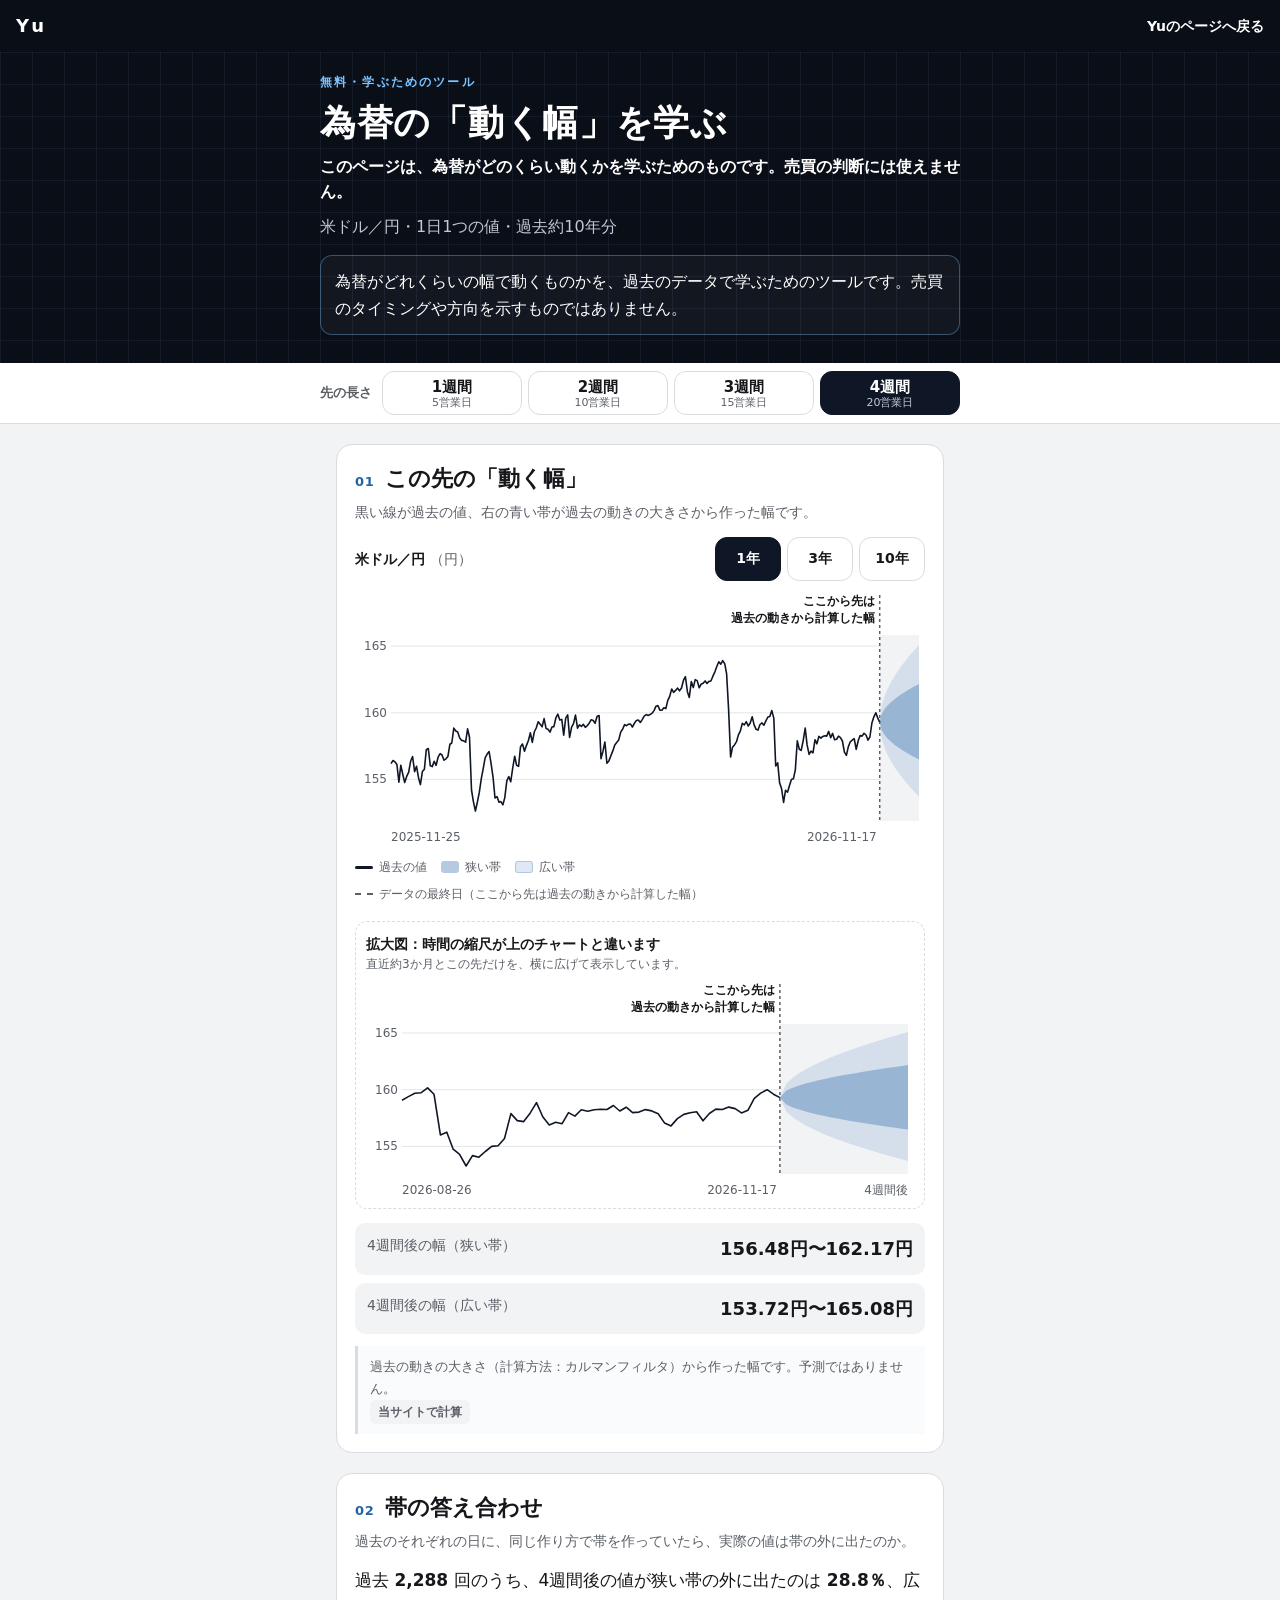
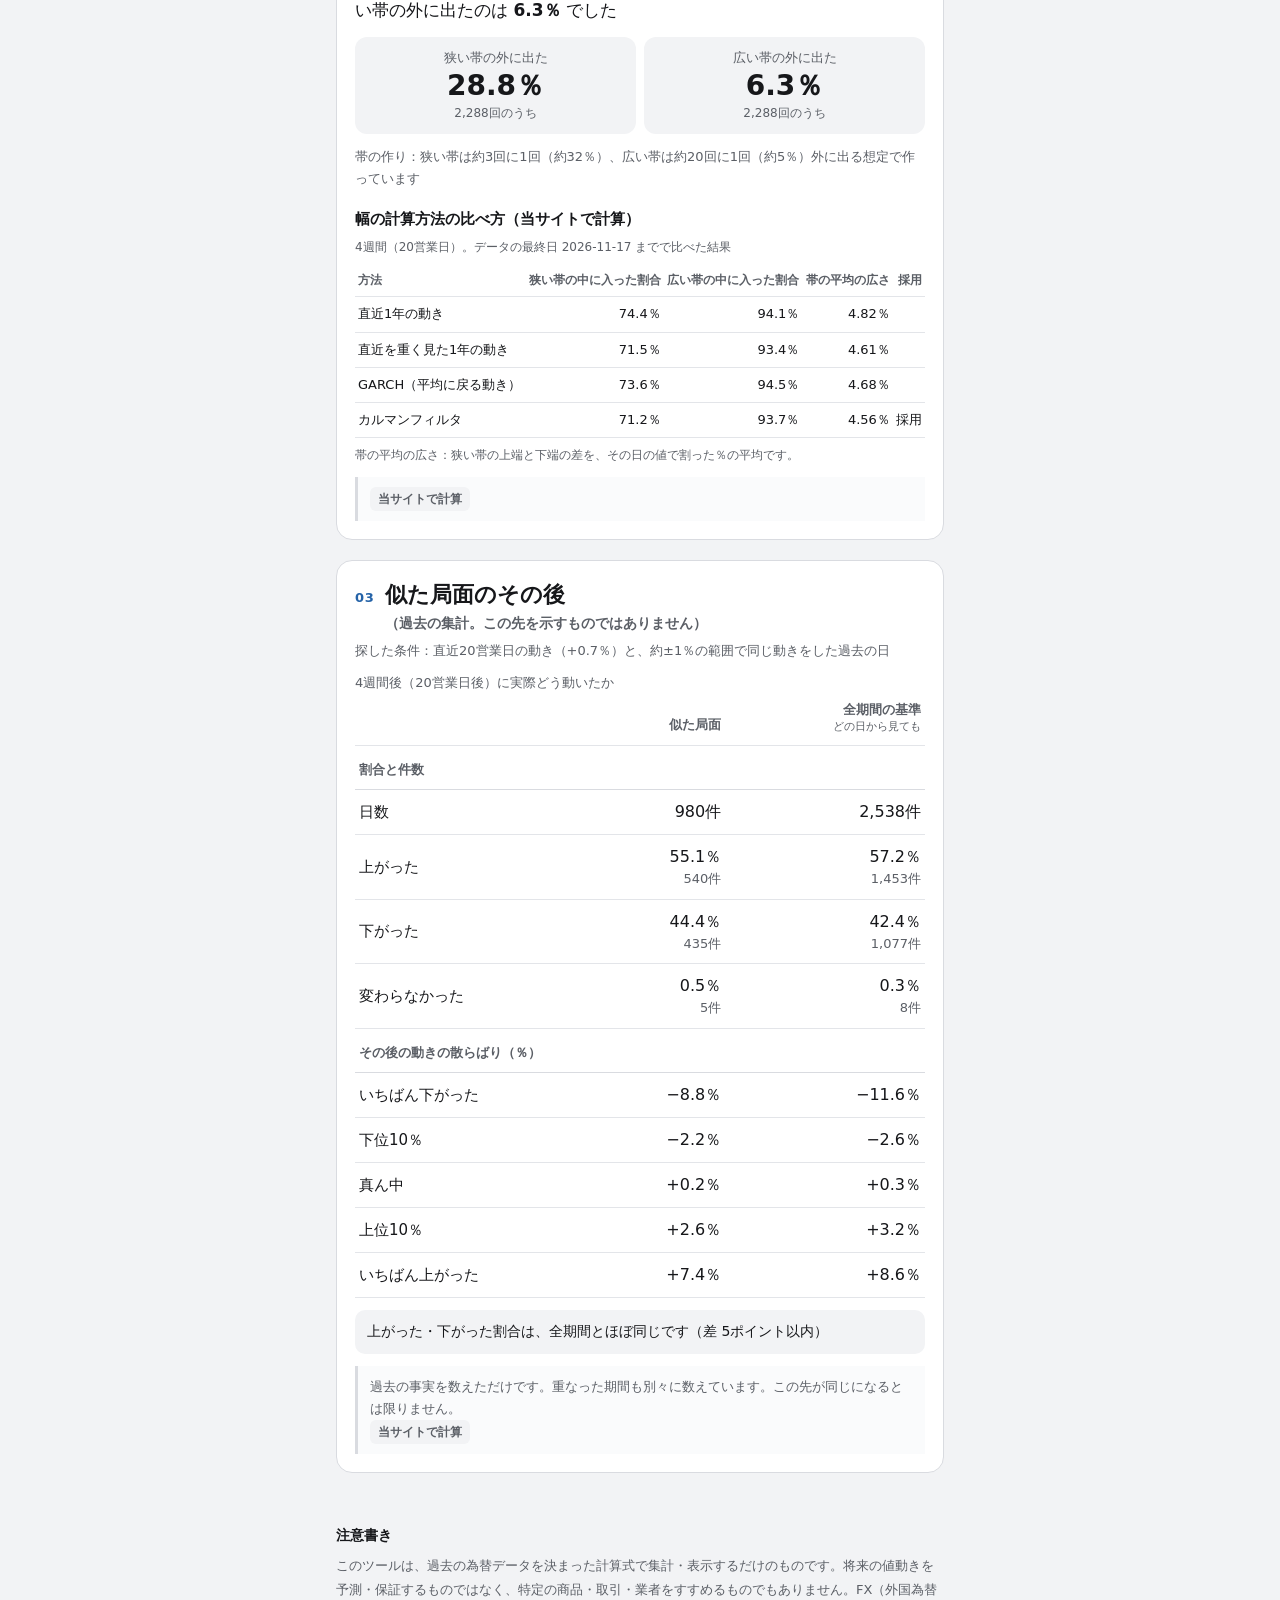
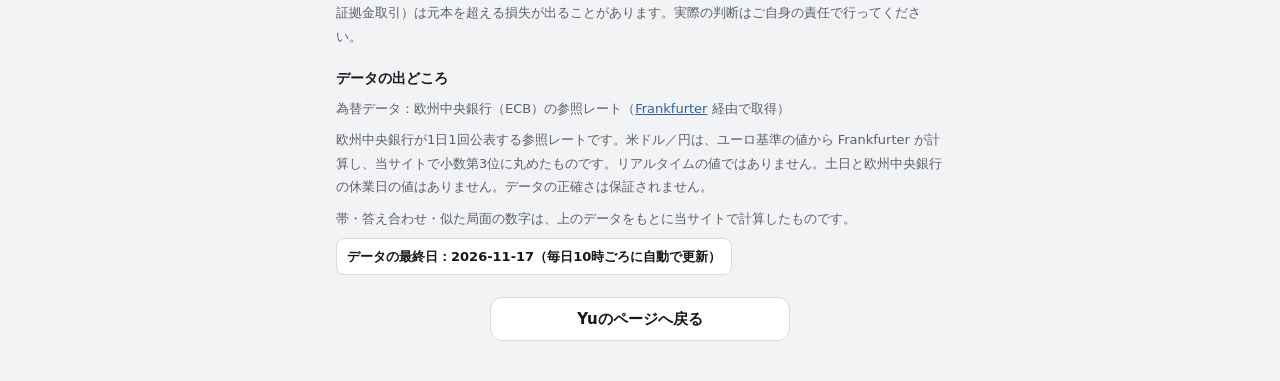
==== index.html @ e6c83ce3 "fx-simulator: 為替の動く幅（学習用）の最初の版 - ECB 参照レート10年分のチャートと、1〜4週間の帯（方法④カルマン） - 帯の答え合わせ・似た局面・毎日の自動取得 - テスト・機" ====
<!doctype html>
<html lang="ja">
<head>
<meta charset="utf-8">
<meta name="viewport" content="width=device-width, initial-scale=1">
<!--
  index.html：為替の「動く幅」を学ぶシミュレーター（fx-simulator）の画面の骨組み
  ・チャート・選択ボタン・帯の数字・答え合わせ・似た局面の表・注意書きの場所と、ファイルの読み込みだけを書く
  ・動き（計算・表示）は js/ の各ファイル。入口は js/main.js
  ・外部のフォント・ライブラリ・画像は読み込まない。インターネットにつながっていなくても、このファイルを直接開けば動く
-->
<title>為替の「動く幅」を学ぶ（米ドル／円）｜Yu</title>
<meta name="description" content="米ドル／円の過去のデータから、為替がどれくらいの幅で動くものかを学ぶ無料ツール。売買のタイミングや方向を示すものではありません。">
<link rel="stylesheet" href="css/style.css">
</head>
<body>

<nav class="bar" aria-label="サイトのメニュー">
  <a class="bar-logo" href="https://yu-ceo.github.io/">Yu</a>
  <a class="bar-link" href="https://yu-ceo.github.io/">Yuのページへ戻る</a>
</nav>

<header class="hero">
  <div class="hero-in">
    <p class="eyebrow">無料・学ぶためのツール</p>
    <h1>為替の「動く幅」を学ぶ</h1>
    <p class="notice">このページは、為替がどのくらい動くかを学ぶためのものです。売買の判断には使えません。</p>
    <p class="sub">米ドル／円・1日1つの値・過去約10年分</p>
    <!-- 仕様 2-5 ページ上部の注意書き（文言は変えない） -->
    <p class="lead">為替がどれくらいの幅で動くものかを、過去のデータで学ぶためのツールです。売買のタイミングや方向を示すものではありません。</p>
  </div>
</header>

<!-- 先の長さ：下の 01〜03 すべてに効くので、画面の上に貼りつける -->
<div class="horizon" id="horizon">
  <div class="horizon-in">
    <span class="horizon-label" id="h-label">先の長さ</span>
    <div class="seg" role="group" aria-labelledby="h-label">
      <button type="button" data-h="5" aria-pressed="false">1週間<small>5営業日</small></button>
      <button type="button" data-h="10" aria-pressed="false">2週間<small>10営業日</small></button>
      <button type="button" data-h="15" aria-pressed="false">3週間<small>15営業日</small></button>
      <button type="button" data-h="20" aria-pressed="true">4週間<small>20営業日</small></button>
    </div>
  </div>
</div>

<main id="main">
  <!-- 全体の読み込みに失敗したときだけ出す -->
  <section class="card" id="fatal" hidden>
    <div class="msg" role="alert">
      データを読み込めませんでした。<br>時間をおいて、ページを開き直してください。<br>
      <button type="button" class="btn-retry" data-act="reload">開き直す</button>
    </div>
  </section>

  <!-- 01 動く幅（帯） -->
  <section class="card" id="sec-band" aria-labelledby="h2-band">
    <div class="card-head"><span class="step">01</span><h2 id="h2-band">この先の「動く幅」</h2></div>
    <p class="what">黒い線が過去の値、右の青い帯が過去の動きの大きさから作った幅です。</p>
    <div class="chart-top">
      <span class="chart-title">米ドル／円 <span class="unit">（円）</span></span>
      <div class="seg period" role="group" aria-label="チャートの期間">
        <button type="button" data-p="250" aria-pressed="true">1年</button>
        <button type="button" data-p="750" aria-pressed="false">3年</button>
        <button type="button" data-p="2500" aria-pressed="false">10年</button>
      </div>
    </div>
    <div class="chart" id="chart"></div>
    <ul class="legend" aria-label="チャートの見方">
      <li><span class="sw line"></span>過去の値</li>
      <li><span class="sw narrow"></span>狭い帯</li>
      <li><span class="sw wide"></span>広い帯</li>
      <li><span class="sw dash"></span>データの最終日（ここから先は過去の動きから計算した幅）</li>
    </ul>
    <!-- この先の幅の拡大図（本体のチャートと縮尺が違うことを見出しで伝える） -->
    <div class="zoom" id="zoom-box">
      <p class="zoom-title">拡大図：時間の縮尺が上のチャートと違います</p>
      <p class="zoom-sub">直近約3か月とこの先だけを、横に広げて表示しています。</p>
      <div class="chart zoom-chart" id="chart-zoom"></div>
    </div>
    <div id="band-out"></div>
    <!-- 仕様 2-2 帯のそばに常に出す文（文言は変えない。○○ は js/band_config.js の採用した方法の短い名前） -->
    <p class="always">過去の動きの大きさ（計算方法：<span id="method-name">カルマンフィルタ</span>）から作った幅です。予測ではありません。<br><span class="tag">当サイトで計算</span></p>
  </section>

  <!-- 02 帯の答え合わせ -->
  <section class="card" id="sec-bt" aria-labelledby="h2-bt">
    <div class="card-head"><span class="step">02</span><h2 id="h2-bt">帯の答え合わせ</h2></div>
    <p class="what">過去のそれぞれの日に、同じ作り方で帯を作っていたら、実際の値は帯の外に出たのか。</p>
    <div id="bt-out"><div class="msg" role="status">読み込み中…</div></div>
    <div id="cmp-out"></div>
    <p class="always"><span class="tag">当サイトで計算</span></p>
  </section>

  <!-- 03 似た局面のその後（安全策：見出しに「過去の集計。この先を示すものではありません」） -->
  <section class="card" id="sec-sim" aria-labelledby="h2-sim">
    <div class="card-head"><span class="step">03</span>
      <h2 id="h2-sim">似た局面のその後<span class="h2-sub">（過去の集計。この先を示すものではありません）</span></h2>
    </div>
    <div id="sim-out"><div class="msg" role="status">読み込み中…</div></div>
    <!-- 仕様 2-4 表の下に常に出す文（文言は変えない） -->
    <p class="always">過去の事実を数えただけです。重なった期間も別々に数えています。この先が同じになるとは限りません。<br><span class="tag">当サイトで計算</span></p>
  </section>
</main>

<footer>
  <!-- 仕様 2-5 ページ下部の注意書き（文言は変えない） -->
  <h2>注意書き</h2>
  <p>このツールは、過去の為替データを決まった計算式で集計・表示するだけのものです。将来の値動きを予測・保証するものではなく、特定の商品・取引・業者をすすめるものでもありません。FX（外国為替証拠金取引）は元本を超える損失が出ることがあります。実際の判断はご自身の責任で行ってください。</p>
  <h2>データの出どころ</h2>
  <p>為替データ：欧州中央銀行（ECB）の参照レート（<a href="https://frankfurter.dev/" target="_blank" rel="noopener noreferrer">Frankfurter</a> 経由で取得）</p>
  <p>欧州中央銀行が1日1回公表する参照レートです。米ドル／円は、ユーロ基準の値から Frankfurter が計算し、当サイトで小数第3位に丸めたものです。リアルタイムの値ではありません。土日と欧州中央銀行の休業日の値はありません。データの正確さは保証されません。</p>
  <p>帯・答え合わせ・似た局面の数字は、上のデータをもとに当サイトで計算したものです。</p>
  <p><span class="last-date num" id="last-date">データの最終日：—</span></p>
  <a class="back" href="https://yu-ceo.github.io/">Yuのページへ戻る</a>
</footer>

<!-- 最初に読むのはここまでの分（データは最近の分だけ）。採用した方法・過去の分などは js/data_loader.js が後から読む -->
<script src="data/usdjpy_recent.js"></script>
<script src="js/format.js"></script>
<script src="js/band_config.js"></script>
<script src="js/band_calc.js"></script>
<script src="js/data_loader.js"></script>
<script src="js/band_view.js"></script>
<script src="js/main.js"></script>
</body>
</html>
---- css/style.css ----
/*
 * style.css：fx-simulator の見た目（色・文字・余白・チャート・表）
 * 見た目の正解は design/fx-simulator/prototype.html・design_notes.md（デザイナー作成）。
 * 外部フォントは使わない（端末の文字だけ）。緑・赤など良し悪しに見える色は使わない。
 */
:root{
  /* ===== 色 ===== */
  --bg:#f2f3f5;                 /* ページの背景（portal の薄いグレー） */
  --card:#ffffff;               /* カードの背景 */
  --line:#d9dbe0;               /* カードの枠・区切り線 */
  --text:#16171a;               /* 本文の文字（白の上で約17:1） */
  --text-sub:#5b5f66;           /* 説明・注意書き（白の上で約6.4:1） */
  --night:#0a0e17;              /* 上の帯（portal のヒーローと同じ夜の紺） */
  --night-2:#0f1626;            /* 選んでいるボタン・チャートの線（Yuの色と同じ紺） */
  --night-text:#ffffff;
  --night-text-sub:#c3c8d2;     /* 紺の上の説明文 */
  --night-accent:#7cc4ff;       /* 紺の上だけで使う差し色 */
  --night-grid:rgba(150,185,255,.08);
  --accent:#2563a8;             /* 明るい面の差し色（節の番号・リンク）。白で約6:1 */
  --chart-line:#0f1626;         /* 過去の値の線 */
  --band-narrow:rgba(37,99,168,.34);  /* 狭い帯（青を濃く）。上下で同じ色 */
  --band-wide:rgba(37,99,168,.14);    /* 広い帯（青を薄く）。上下で同じ色 */
  --future-bg:#f2f3f5;          /* チャートの「この先」の部分の下地 */
  --grid:#e3e5e9;               /* チャートの目盛り線 */
  --divider:#5b5f66;            /* データの最終日の縦の点線 */
  --loading-bg:#eceef2;         /* 読み込み中の下地 */
  --focus:#3b82f6;              /* キーボード操作の枠 */
  /* ※ 緑・赤など「良し悪し」に見える色は使わない。上がった・下がったは同じ色 */

  /* ===== 文字 ===== */
  --font:"Hiragino Sans","Hiragino Kaku Gothic ProN","Noto Sans JP","Yu Gothic UI","Yu Gothic",Meiryo,system-ui,sans-serif; /* 端末の文字だけ */
  --fs-eyebrow:12px;                    /* 上の帯の小見出し */
  --fs-h1:clamp(24px, 6.8vw, 36px);     /* ページの見出し */
  --fs-lead:clamp(14px, 3.9vw, 16px);   /* 上の注意書き */
  --fs-h2:clamp(18px, 5vw, 22px);       /* 各欄の見出し */
  --fs-body:clamp(15px, 4.1vw, 17px);   /* 本文 */
  --fs-band:clamp(16px, 4.4vw, 18px);   /* 帯の数字 */
  --fs-stat:clamp(22px, 6.2vw, 28px);   /* 答え合わせの2つの％（2つとも同じ大きさ） */
  --fs-table:16px;                      /* 似た局面の表（全部の行が同じ大きさ） */
  --fs-note:13px;                       /* 常に出す文・注意書き */
  --fs-small:12px;                      /* 札・凡例・チャートの目盛り（これより小さくしない） */
  --fs-button:15px;

  /* ===== 余白・形 ===== */
  --gutter:16px;                /* 画面の左右の余白（360px で本文の幅 328px） */
  --card-pad:18px;              /* カードの内側 */
  --card-radius:16px;
  --section-gap:20px;           /* カードとカードのあいだ */
  --content-max:640px;          /* PCでの本文の最大幅 */
  --bar-height:52px;            /* いちばん上のバー */
  --btn-height:44px;            /* 押せる物の最小の高さ（指で押せる大きさ） */
  --btn-radius:12px;
  --tag-height:24px;            /* 「当サイトで計算」の札（押せない飾り） */
  --zoom-height:220px;          /* 拡大図の高さ */
  --chart-height:256px;         /* チャートの高さ（スマホもPCも同じ。上の2行のラベルを含む） */
  /* 「この先」の部分も過去と同じ時間の縮尺で描く（横に広げない） */
}

*{box-sizing:border-box}
html{-webkit-text-size-adjust:100%}
body{margin:0;background:var(--bg);color:var(--text);font-family:var(--font);font-size:var(--fs-body);line-height:1.75;overflow-x:hidden}
a{color:var(--accent)}
button{font-family:inherit}
:focus-visible{outline:3px solid var(--focus);outline-offset:2px}
[hidden]{display:none!important}
.num{font-variant-numeric:tabular-nums;font-feature-settings:"tnum"}

/* ---------- いちばん上のバー ---------- */
.bar{height:var(--bar-height);padding:0 var(--gutter);display:flex;align-items:center;justify-content:space-between;background:var(--night);color:var(--night-text)}
.bar a{color:var(--night-text);text-decoration:none;min-height:44px;display:flex;align-items:center}
.bar-logo{font-weight:600;font-size:18px;letter-spacing:.2em}
.bar-link{font-size:14px;font-weight:600}

/* ---------- 上の帯（何のページか＋上の注意書き） ---------- */
.hero{background:var(--night);color:var(--night-text);padding:20px var(--gutter) 28px;
  background-image:linear-gradient(var(--night-grid) 1px,transparent 1px),linear-gradient(90deg,var(--night-grid) 1px,transparent 1px);background-size:32px 32px}
.hero-in{max-width:var(--content-max);margin:0 auto}
.eyebrow{font-size:var(--fs-eyebrow);letter-spacing:.18em;color:var(--night-accent);font-weight:700;margin:0 0 6px}
.hero h1{font-size:var(--fs-h1);line-height:1.35;margin:0 0 6px;font-weight:700;letter-spacing:.02em}
.hero .notice{margin:0 0 8px;font-size:var(--fs-lead);font-weight:700;line-height:1.6;color:var(--night-text)}
.hero .sub{margin:0 0 14px;color:var(--night-text-sub);font-size:var(--fs-lead)}
.hero .lead{margin:0;padding:12px 14px;border:1px solid rgba(124,196,255,.35);border-radius:12px;background:rgba(255,255,255,.04);font-size:var(--fs-lead);line-height:1.7}

/* ---------- 先の長さ（画面の上に貼りつく。下の3つの欄すべてに効く） ---------- */
.horizon{position:sticky;top:0;z-index:10;background:rgba(255,255,255,.96);border-bottom:1px solid var(--line);padding:8px var(--gutter)}
.horizon-in{max-width:var(--content-max);margin:0 auto;display:flex;align-items:center;gap:10px}
.horizon-label{font-size:13px;font-weight:700;color:var(--text-sub);white-space:nowrap;line-height:1.3}
.seg{display:flex;flex:1;gap:6px;min-width:0}
.seg button{flex:1;min-width:0;min-height:var(--btn-height);border-radius:var(--btn-radius);border:1px solid var(--line);background:var(--card);color:var(--text);
  font-size:var(--fs-button);font-weight:600;cursor:pointer;line-height:1.2;padding:4px 6px}
.seg button small{display:block;font-size:11px;font-weight:500;color:var(--text-sub)}
.seg button[aria-pressed="true"]{background:var(--night-2);border-color:var(--night-2);color:#fff}
.seg button[aria-pressed="true"] small{color:var(--night-text-sub)}
/* 先の長さは4つ並ぶので、スマホ幅（360px）でははみ出さないよう、すき間・余白・文字を少し小さくする */
@media (max-width:420px){.horizon-in{gap:6px}.horizon-label{font-size:12px}.seg:not(.period){gap:4px}.seg:not(.period) button{padding:4px 1px;font-size:14px}.seg:not(.period) button small{font-size:10px}}

/* ---------- 本文 ---------- */
main{max-width:var(--content-max);margin:0 auto;padding:var(--section-gap) var(--gutter) 8px}
.card{background:var(--card);border:1px solid var(--line);border-radius:var(--card-radius);padding:var(--card-pad);margin-bottom:var(--section-gap)}
.card-head{display:flex;align-items:baseline;gap:10px;margin-bottom:6px}
.step{font-size:13px;font-weight:700;color:var(--accent);letter-spacing:.06em;flex:none}
.card h2{font-size:var(--fs-h2);line-height:1.45;margin:0;font-weight:700}
.card h2 .h2-sub{display:block;font-size:14px;font-weight:600;color:var(--text-sub);margin-top:2px}
.what{margin:0 0 12px;color:var(--text-sub);font-size:14px;line-height:1.7}
.tag{display:inline-flex;align-items:center;height:var(--tag-height);padding:0 8px;border-radius:6px;background:var(--bg);color:var(--text-sub);font-size:var(--fs-small);font-weight:600;white-space:nowrap}
.always{margin:12px 0 0;padding:10px 12px;border-left:3px solid var(--line);background:#fafbfc;color:var(--text-sub);font-size:var(--fs-note);line-height:1.7}
.cond{font-size:var(--fs-note);color:var(--text-sub);margin:0 0 10px}

/* 期間（チャートだけに効く） */
.chart-top{display:flex;align-items:center;justify-content:space-between;gap:10px;margin:4px 0 10px;flex-wrap:wrap}
.chart-title{font-size:14px;font-weight:700}
.chart-title .unit{font-weight:500;color:var(--text-sub)}
.seg.period{flex:0 1 210px}
.seg.period button{font-size:14px}

/* チャート */
.chart{position:relative;height:var(--chart-height);width:100%}
.chart svg{display:block;width:100%;height:100%}
.chart .axis{font-size:var(--fs-small);fill:var(--text-sub);font-family:var(--font)}
.chart .zone-label{font-size:var(--fs-small);fill:var(--text);font-weight:700;font-family:var(--font)}
.zoom{margin:16px 0 0;padding:12px 10px 8px;border:1px dashed var(--line);border-radius:12px}
.zoom-title{margin:0;font-size:14px;font-weight:700;color:var(--text);line-height:1.5}
.zoom-sub{margin:0 0 6px;font-size:var(--fs-small);color:var(--text-sub);line-height:1.6}
.chart.zoom-chart{height:var(--zoom-height)}
.legend{display:flex;flex-wrap:wrap;gap:6px 14px;margin:10px 0 0;padding:0;list-style:none;font-size:var(--fs-small);color:var(--text-sub)}
.legend li{display:flex;align-items:center;gap:6px}
.sw{display:inline-block;width:18px;height:12px;border-radius:3px}
.sw.line{height:3px;background:var(--chart-line)}
.sw.narrow{background:var(--band-narrow)}
.sw.wide{background:var(--band-wide);border:1px solid rgba(37,99,168,.25)}
.sw.dash{height:0;border-top:2px dashed var(--divider);border-radius:0}

/* 帯の数字 */
.bands{margin:14px 0 0;padding:0;display:grid;gap:8px}
.bands div{display:flex;flex-wrap:wrap;justify-content:space-between;gap:2px 10px;padding:10px 12px;border-radius:10px;background:var(--bg)}
.bands dt{font-size:14px;color:var(--text-sub)}
.bands dd{margin:0;font-size:var(--fs-band);font-weight:700;white-space:nowrap}

/* 答え合わせ */
.bt-sentence{margin:0 0 12px;font-size:var(--fs-body)}
.bt-sentence b{font-weight:700}
.tiles{display:grid;grid-template-columns:1fr 1fr;gap:8px}
.tile{padding:12px;border-radius:12px;background:var(--bg);text-align:center}
.tile .t-label{font-size:13px;color:var(--text-sub);line-height:1.4}
.tile .t-val{font-size:var(--fs-stat);font-weight:700;line-height:1.3}
.tile .t-help{font-size:var(--fs-small);color:var(--text-sub);line-height:1.5}

/* 似た局面の表：すべての行を同じ文字・同じ色・同じ太さにする（1つの値を目立たせない） */
.sim-table{width:100%;border-collapse:collapse;font-size:var(--fs-table)}
.sim-table caption{text-align:left;font-size:var(--fs-note);color:var(--text-sub);padding:0 0 6px}
.sim-table th,.sim-table td{padding:10px 4px;border-bottom:1px solid var(--grid);font-weight:400;color:var(--text);line-height:1.5}
.sim-table th{text-align:left}
.sim-table td{text-align:right;white-space:nowrap}
.sim-table thead th{font-size:13px;color:var(--text-sub);font-weight:700;text-align:right;vertical-align:bottom;line-height:1.4;padding-top:0}
.sim-table thead th:first-child{width:42%}
.sim-table tbody th[scope="row"]{white-space:nowrap;font-size:15px}
.sim-table .col-sub{display:block;font-size:11px;font-weight:500}
.sim-table .rate,.sim-table .cnt{display:block}
.sim-table .cnt{font-size:13px;color:var(--text-sub)}
.vh{position:absolute;width:1px;height:1px;overflow:hidden;clip:rect(0 0 0 0)}
.near{margin:12px 0 0;padding:10px 12px;border-radius:10px;background:var(--bg);font-size:14px;color:var(--text);line-height:1.7}
.sim-table tr.group th{padding-top:14px;font-size:13px;color:var(--text-sub);border-bottom:1px solid var(--line);font-weight:700}

/* 読み込み中・失敗・足りない */
.msg{padding:18px 14px;border-radius:12px;background:var(--loading-bg);color:var(--text-sub);font-size:15px;text-align:center;line-height:1.7}
.msg.chart-msg{height:var(--chart-height);display:flex;flex-direction:column;align-items:center;justify-content:center}
.loading-dot{display:inline-block;width:8px;height:8px;border-radius:50%;background:var(--text-sub);margin-right:8px;animation:blink 1.2s infinite}
@keyframes blink{50%{opacity:.25}}
@media (prefers-reduced-motion:reduce){.loading-dot{animation:none}}
.btn-retry{margin-top:10px;min-height:var(--btn-height);padding:0 18px;border-radius:var(--btn-radius);border:1px solid var(--text);background:var(--card);color:var(--text);font-size:var(--fs-button);font-weight:600;cursor:pointer}

/* ---------- ページ下部（注意書き・データの出どころ） ---------- */
footer{max-width:var(--content-max);margin:0 auto;padding:4px var(--gutter) 40px;color:var(--text-sub);font-size:var(--fs-note);line-height:1.8}
footer h2{font-size:14px;color:var(--text);margin:18px 0 6px}
footer p{margin:0 0 8px}
.last-date{display:inline-block;padding:6px 10px;border-radius:8px;background:var(--card);border:1px solid var(--line);color:var(--text);font-weight:600}
.back{display:flex;align-items:center;justify-content:center;min-height:var(--btn-height);margin:22px auto 0;max-width:300px;border-radius:var(--btn-radius);
  border:1px solid var(--line);background:var(--card);color:var(--text);text-decoration:none;font-size:var(--fs-button);font-weight:600}

/* ---------- 本番で足したもの（プロトタイプにない部分） ---------- */
.msg-sub{display:block;font-size:13px}
.msg-gap{margin-top:14px}
.bt-design{margin:12px 0 0;font-size:var(--fs-note);color:var(--text-sub);line-height:1.7}
/* 表が狭い画面で横にはみ出さないように、表の外枠の中だけで横に動かせるようにする（保険） */
.table-wrap{width:100%;overflow-x:auto}
.cmp-title{font-size:15px;margin:18px 0 6px;line-height:1.5}
.cmp-table{width:100%;border-collapse:collapse;font-size:13px}
.cmp-table caption{text-align:left;font-size:var(--fs-small);color:var(--text-sub);padding:0 0 6px}
.cmp-table th,.cmp-table td{padding:8px 3px;border-bottom:1px solid var(--grid);font-weight:400;color:var(--text);line-height:1.4;vertical-align:top}
.cmp-table thead th{font-size:var(--fs-small);color:var(--text-sub);font-weight:700;text-align:right}
.cmp-table thead th:first-child,.cmp-table tbody th{text-align:left}
.cmp-table td{text-align:right}
.cmp-note{margin:8px 0 0;font-size:var(--fs-small);color:var(--text-sub);line-height:1.6}
.cmp-table td:last-child,.cmp-table thead th:last-child{white-space:nowrap}
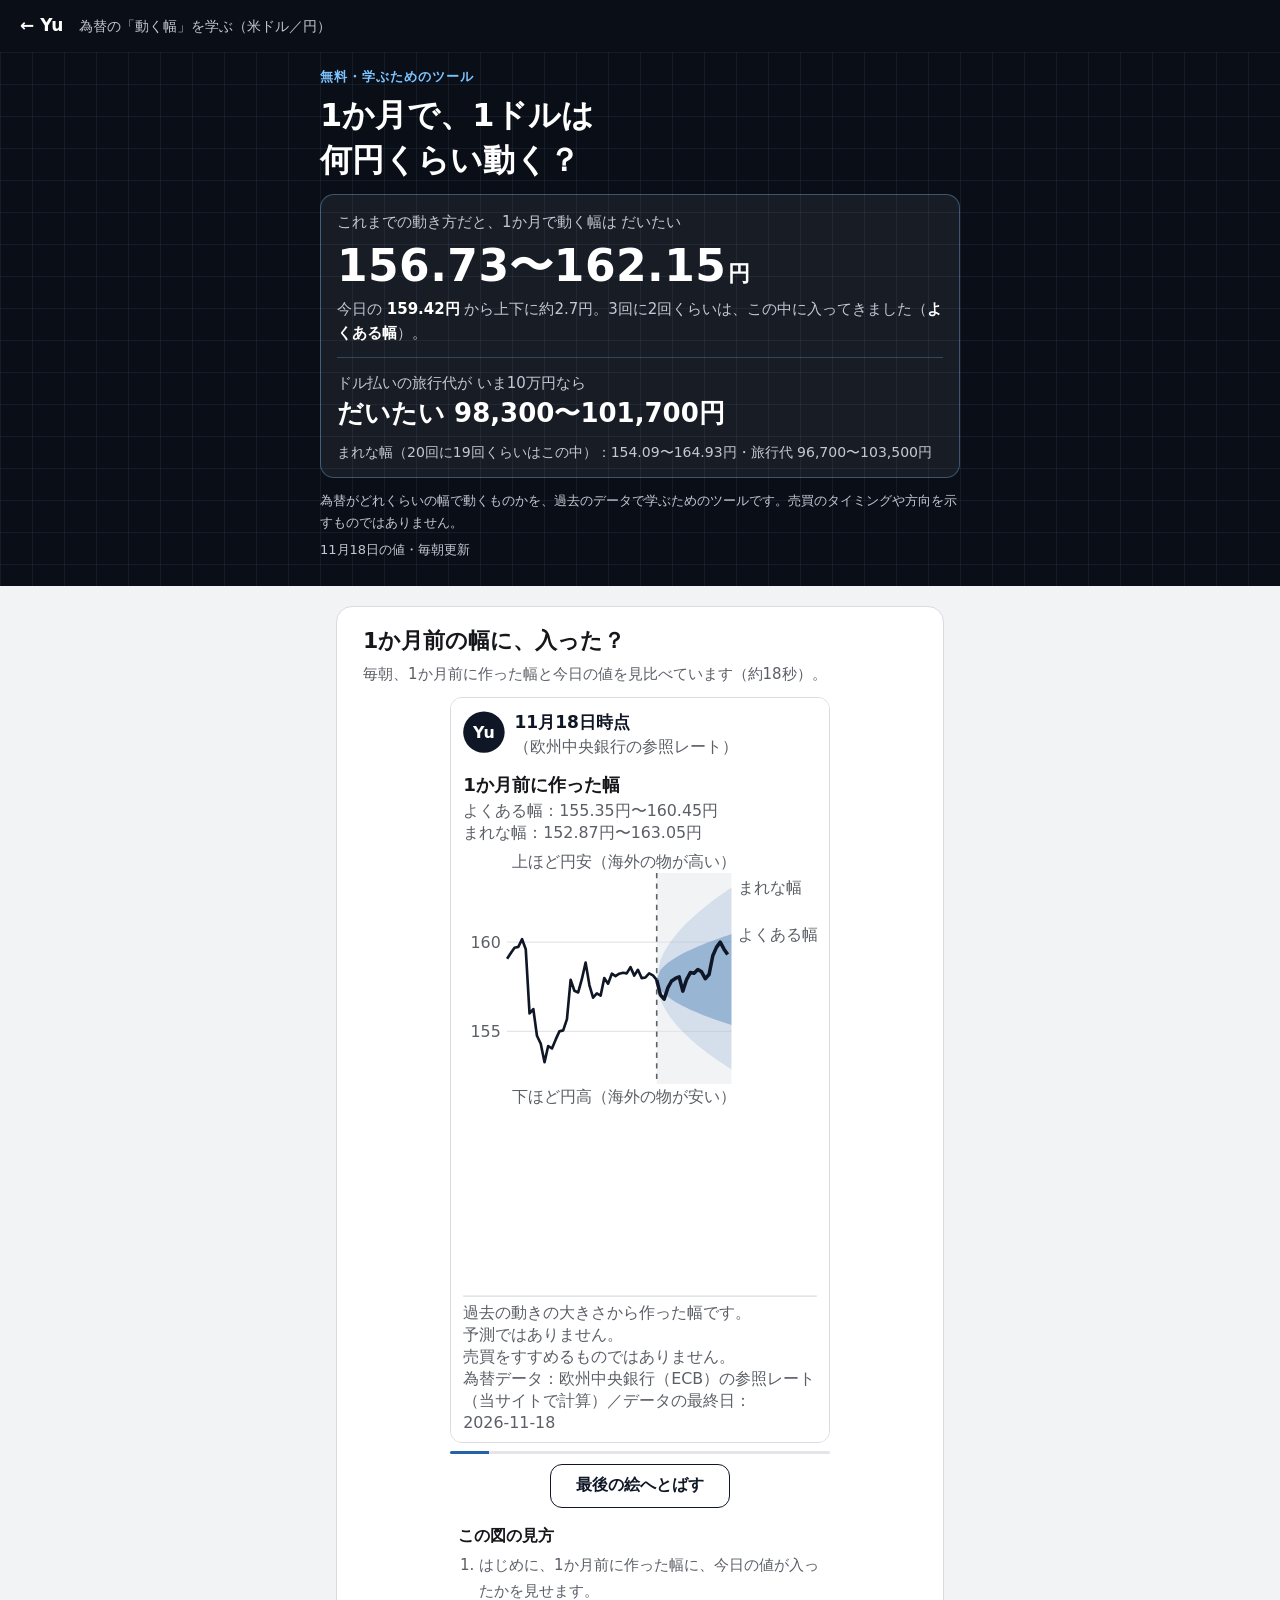
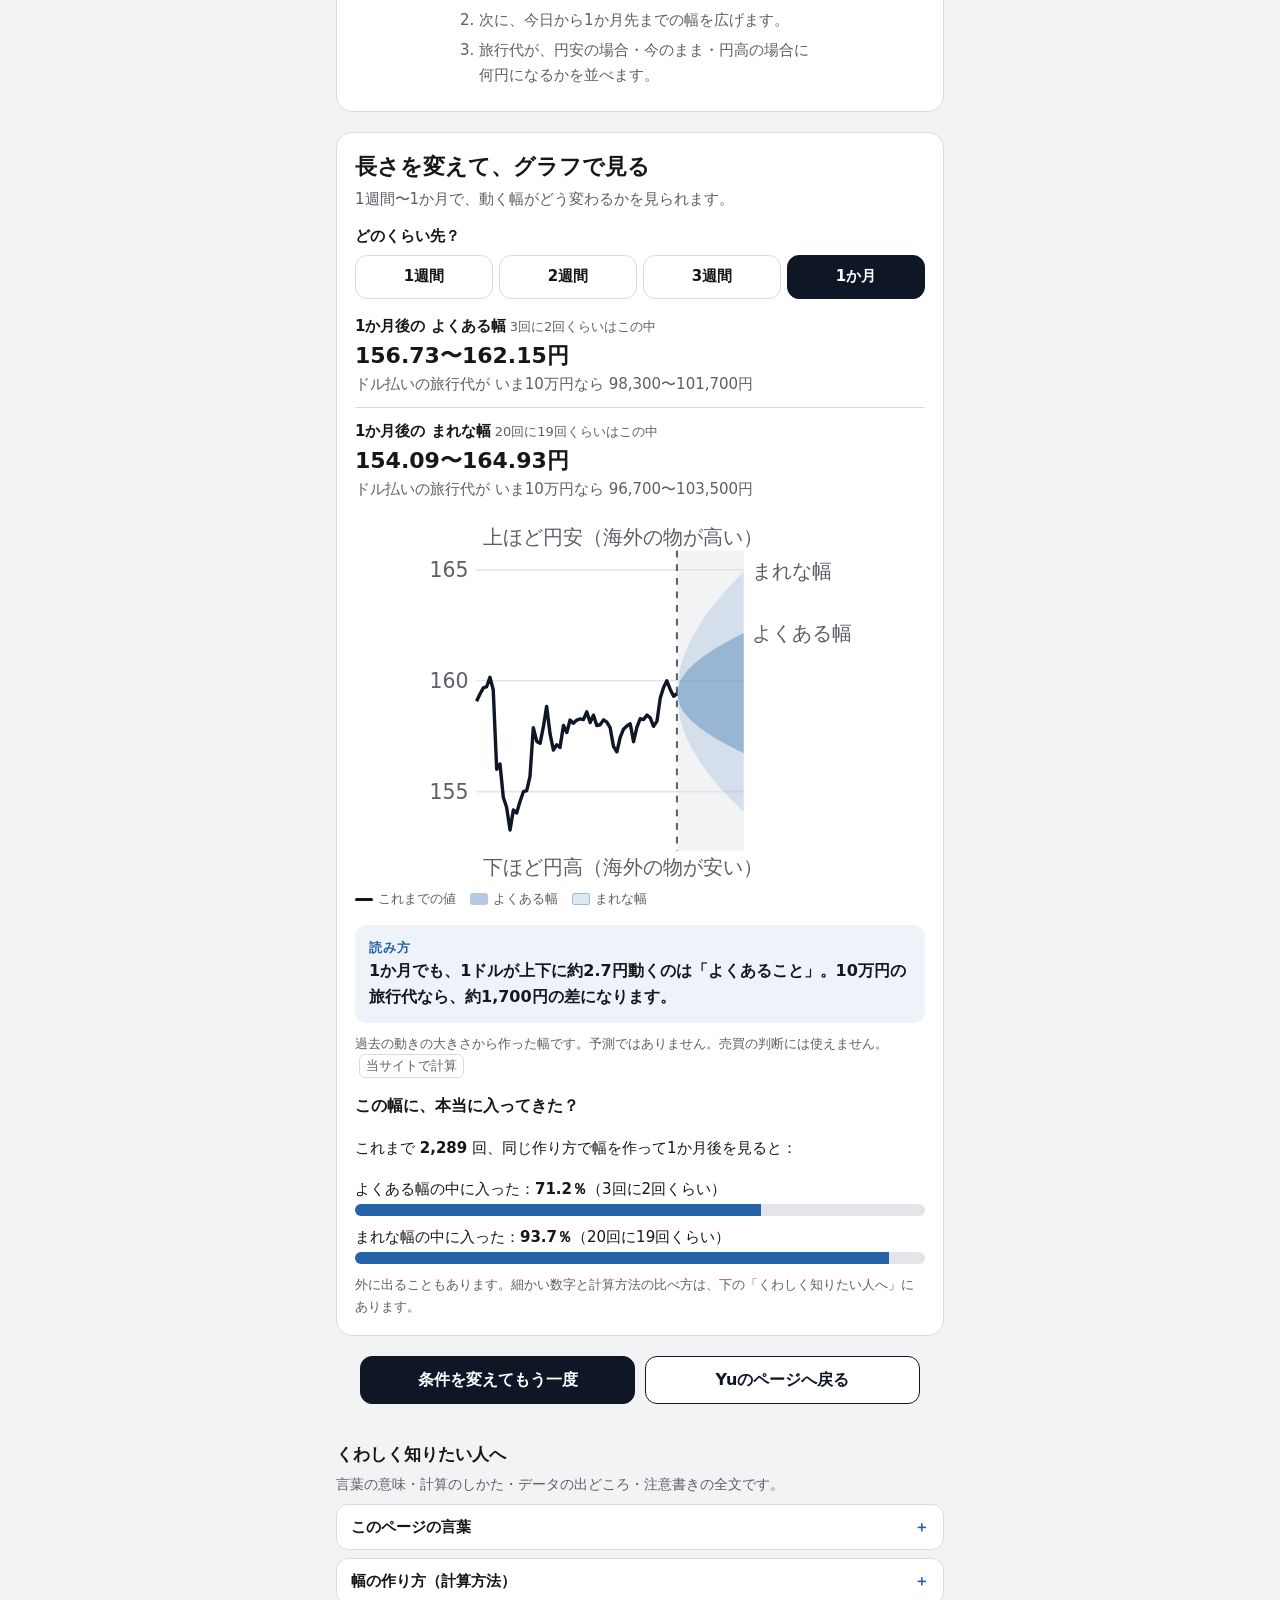
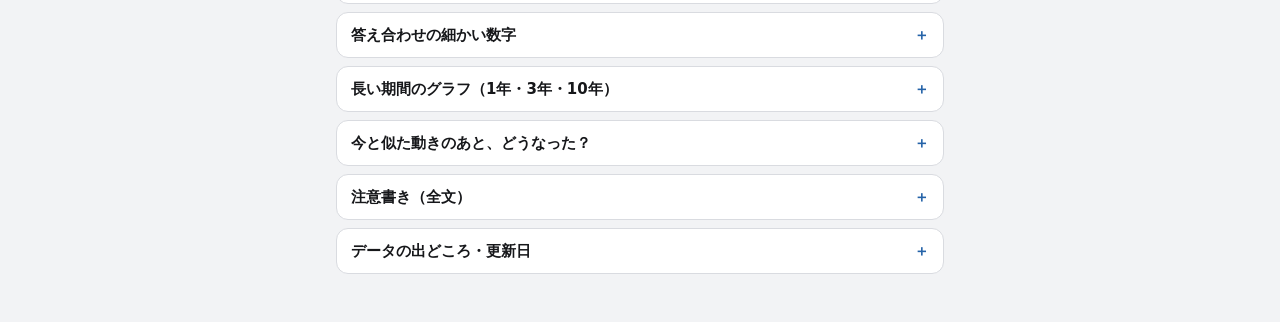
==== commit c0f952e6: "fx-simulator v4.2: 初心者向けの画面と、今日の図・縦動画 Co-Authored-By: Claude Opus 5.5 <noreply@anthropic.com> Claude" ====
--- a/index.html
+++ b/index.html
@@ -4,124 +4,124 @@
 <meta charset="utf-8">
 <meta name="viewport" content="width=device-width, initial-scale=1">
 <!--
-  index.html：為替の「動く幅」を学ぶシミュレーター（fx-simulator）の画面の骨組み
-  ・チャート・選択ボタン・帯の数字・答え合わせ・似た局面の表・注意書きの場所と、ファイルの読み込みだけを書く
-  ・動き（計算・表示）は js/ の各ファイル。入口は js/main.js
-  ・外部のフォント・ライブラリ・画像は読み込まない。インターネットにつながっていなくても、このファイルを直接開けば動く
+  index.html：為替の「動く幅」を学ぶシミュレーター（fx-simulator）の画面の骨組み（仕様 2-11：答え → 今日の図 → 入力＋結果 → 次の行動 → くわしく）と、ファイルの読み込みだけ
+  ・動き（計算・表示）は js/ の各ファイル。入口は js/main.js。外部のフォント・ライブラリ・画像は読み込まない（直接開いても動く）
 -->
-<title>為替の「動く幅」を学ぶ（米ドル／円）｜Yu</title>
+<title>1か月で、1ドルは何円くらい動く？｜為替の「動く幅」を学ぶ（米ドル／円）｜Yu</title>
 <meta name="description" content="米ドル／円の過去のデータから、為替がどれくらいの幅で動くものかを学ぶ無料ツール。売買のタイミングや方向を示すものではありません。">
 <link rel="stylesheet" href="css/style.css">
 </head>
 <body>
 
+<!-- 共通の型：左上に「← Yu」（portal へ） -->
 <nav class="bar" aria-label="サイトのメニュー">
-  <a class="bar-logo" href="https://yu-ceo.github.io/">Yu</a>
-  <a class="bar-link" href="https://yu-ceo.github.io/">Yuのページへ戻る</a>
+  <a class="back-yu" href="https://yu-ceo.github.io/" aria-label="Yuのページへ戻る">← Yu</a>
+  <span class="bar-title">為替の「動く幅」を学ぶ（米ドル／円）</span>
 </nav>
 
+<!-- ① 答え：問い → 答えの箱（js/answer_view.js が入れる）→ 上部の注意書き（1回だけ）→ 日付 -->
 <header class="hero">
   <div class="hero-in">
     <p class="eyebrow">無料・学ぶためのツール</p>
-    <h1>為替の「動く幅」を学ぶ</h1>
-    <p class="notice">このページは、為替がどのくらい動くかを学ぶためのものです。売買の判断には使えません。</p>
-    <p class="sub">米ドル／円・1日1つの値・過去約10年分</p>
-    <!-- 仕様 2-5 ページ上部の注意書き（文言は変えない） -->
-    <p class="lead">為替がどれくらいの幅で動くものかを、過去のデータで学ぶためのツールです。売買のタイミングや方向を示すものではありません。</p>
+    <h1>1か月で、1ドルは<br>何円くらい動く？</h1>
+    <div id="hero-body"><div class="hero-msg" role="status">読み込み中…</div></div>
+    <p class="hero-note">為替がどれくらいの幅で動くものかを、過去のデータで学ぶためのツールです。売買のタイミングや方向を示すものではありません。</p>
+    <p class="hero-date" id="hero-date"></p>
   </div>
 </header>
 
-<!-- 先の長さ：下の 01〜03 すべてに効くので、画面の上に貼りつける -->
-<div class="horizon" id="horizon">
-  <div class="horizon-in">
-    <span class="horizon-label" id="h-label">先の長さ</span>
-    <div class="seg" role="group" aria-labelledby="h-label">
-      <button type="button" data-h="5" aria-pressed="false">1週間<small>5営業日</small></button>
-      <button type="button" data-h="10" aria-pressed="false">2週間<small>10営業日</small></button>
-      <button type="button" data-h="15" aria-pressed="false">3週間<small>15営業日</small></button>
-      <button type="button" data-h="20" aria-pressed="true">4週間<small>20営業日</small></button>
-    </div>
-  </div>
-</div>
-
 <main id="main">
-  <!-- 全体の読み込みに失敗したときだけ出す -->
-  <section class="card" id="fatal" hidden>
-    <div class="msg" role="alert">
-      データを読み込めませんでした。<br>時間をおいて、ページを開き直してください。<br>
-      <button type="button" class="btn-retry" data-act="reload">開き直す</button>
+  <!-- 今日の図（仕様 2-8）：最初の画面のあと js/story_view.js が1回だけ動かす。「この図の見方」は PC でも図の下 -->
+  <section class="card today" id="today" aria-labelledby="h2-today">
+    <h2 id="h2-today">1か月前の幅に、入った？</h2>
+    <p class="what">毎朝、1か月前に作った幅と今日の値を見比べています（約18秒）。</p>
+    <div id="today-msg"><div class="msg" role="status">今日の図を読み込み中…</div></div>
+    <div class="today-grid" id="today-body" hidden>
+      <div>
+        <div class="story" id="story"></div>
+        <div class="story-bar" aria-hidden="true"><i id="story-prog"></i></div>
+        <div class="story-ctrl"><button type="button" class="btn" id="btn-replay">もう一度見る</button></div>
+        <p class="rm-note" id="rm-note" hidden>動きを減らす設定のため、最後の絵だけを表示しています。</p>
+      </div>
+      <div class="how">
+        <h3>この図の見方</h3>
+        <ol>
+          <li>はじめに、1か月前に作った幅に、今日の値が入ったかを見せます。</li>
+          <li>次に、今日から1か月先までの幅を広げます。</li>
+          <li>旅行代が、円安の場合・今のまま・円高の場合に何円になるかを並べます。</li>
+        </ol>
+      </div>
     </div>
   </section>
 
-  <!-- 01 動く幅（帯） -->
-  <section class="card" id="sec-band" aria-labelledby="h2-band">
-    <div class="card-head"><span class="step">01</span><h2 id="h2-band">この先の「動く幅」</h2></div>
-    <p class="what">黒い線が過去の値、右の青い帯が過去の動きの大きさから作った幅です。</p>
-    <div class="chart-top">
-      <span class="chart-title">米ドル／円 <span class="unit">（円）</span></span>
-      <div class="seg period" role="group" aria-label="チャートの期間">
-        <button type="button" data-p="250" aria-pressed="true">1年</button>
-        <button type="button" data-p="750" aria-pressed="false">3年</button>
-        <button type="button" data-p="2500" aria-pressed="false">10年</button>
-      </div>
+  <!-- ② 入力（先の長さだけ）＋ ③ 結果（js/result_view.js が入れる） -->
+  <section class="card" id="try" aria-labelledby="h2-try">
+    <h2 id="h2-try">長さを変えて、グラフで見る</h2>
+    <p class="what">1週間〜1か月で、動く幅がどう変わるかを見られます。</p>
+    <span class="field-lab" id="h-label">どのくらい先？</span>
+    <div class="seg" id="seg-h" role="group" aria-labelledby="h-label">
+      <button type="button" data-h="5" aria-pressed="false">1週間</button>
+      <button type="button" data-h="10" aria-pressed="false">2週間</button>
+      <button type="button" data-h="15" aria-pressed="false">3週間</button>
+      <button type="button" data-h="20" aria-pressed="true">1か月</button>
     </div>
-    <div class="chart" id="chart"></div>
-    <ul class="legend" aria-label="チャートの見方">
-      <li><span class="sw line"></span>過去の値</li>
-      <li><span class="sw narrow"></span>狭い帯</li>
-      <li><span class="sw wide"></span>広い帯</li>
-      <li><span class="sw dash"></span>データの最終日（ここから先は過去の動きから計算した幅）</li>
-    </ul>
-    <!-- この先の幅の拡大図（本体のチャートと縮尺が違うことを見出しで伝える） -->
-    <div class="zoom" id="zoom-box">
-      <p class="zoom-title">拡大図：時間の縮尺が上のチャートと違います</p>
-      <p class="zoom-sub">直近約3か月とこの先だけを、横に広げて表示しています。</p>
-      <div class="chart zoom-chart" id="chart-zoom"></div>
-    </div>
-    <div id="band-out"></div>
-    <!-- 仕様 2-2 帯のそばに常に出す文（文言は変えない。○○ は js/band_config.js の採用した方法の短い名前） -->
-    <p class="always">過去の動きの大きさ（計算方法：<span id="method-name">カルマンフィルタ</span>）から作った幅です。予測ではありません。<br><span class="tag">当サイトで計算</span></p>
+    <div class="res" id="res" aria-live="polite"><div class="msg" role="status">読み込み中…</div></div>
   </section>
 
-  <!-- 02 帯の答え合わせ -->
-  <section class="card" id="sec-bt" aria-labelledby="h2-bt">
-    <div class="card-head"><span class="step">02</span><h2 id="h2-bt">帯の答え合わせ</h2></div>
-    <p class="what">過去のそれぞれの日に、同じ作り方で帯を作っていたら、実際の値は帯の外に出たのか。</p>
-    <div id="bt-out"><div class="msg" role="status">読み込み中…</div></div>
-    <div id="cmp-out"></div>
-    <p class="always"><span class="tag">当サイトで計算</span></p>
-  </section>
-
-  <!-- 03 似た局面のその後（安全策：見出しに「過去の集計。この先を示すものではありません」） -->
-  <section class="card" id="sec-sim" aria-labelledby="h2-sim">
-    <div class="card-head"><span class="step">03</span>
-      <h2 id="h2-sim">似た局面のその後<span class="h2-sub">（過去の集計。この先を示すものではありません）</span></h2>
-    </div>
-    <div id="sim-out"><div class="msg" role="status">読み込み中…</div></div>
-    <!-- 仕様 2-4 表の下に常に出す文（文言は変えない） -->
-    <p class="always">過去の事実を数えただけです。重なった期間も別々に数えています。この先が同じになるとは限りません。<br><span class="tag">当サイトで計算</span></p>
-  </section>
+  <!-- ④ 次の行動（3つのツールで同じ見た目・同じ場所：結果のすぐ後） -->
+  <div class="next" id="next">
+    <button type="button" class="primary" data-act="again">条件を変えてもう一度</button>
+    <a class="secondary" href="https://yu-ceo.github.io/">Yuのページへ戻る</a>
+  </div>
 </main>
 
-<footer>
-  <!-- 仕様 2-5 ページ下部の注意書き（文言は変えない） -->
-  <h2>注意書き</h2>
-  <p>このツールは、過去の為替データを決まった計算式で集計・表示するだけのものです。将来の値動きを予測・保証するものではなく、特定の商品・取引・業者をすすめるものでもありません。FX（外国為替証拠金取引）は元本を超える損失が出ることがあります。実際の判断はご自身の責任で行ってください。</p>
-  <h2>データの出どころ</h2>
-  <p>為替データ：欧州中央銀行（ECB）の参照レート（<a href="https://frankfurter.dev/" target="_blank" rel="noopener noreferrer">Frankfurter</a> 経由で取得）</p>
-  <p>欧州中央銀行が1日1回公表する参照レートです。米ドル／円は、ユーロ基準の値から Frankfurter が計算し、当サイトで小数第3位に丸めたものです。リアルタイムの値ではありません。土日と欧州中央銀行の休業日の値はありません。データの正確さは保証されません。</p>
-  <p>帯・答え合わせ・似た局面の数字は、上のデータをもとに当サイトで計算したものです。</p>
-  <p><span class="last-date num" id="last-date">データの最終日：—</span></p>
-  <a class="back" href="https://yu-ceo.github.io/">Yuのページへ戻る</a>
-</footer>
+<!-- ⑤ くわしく知りたい人へ（長い説明・計算方法・出典・注意書きの全文。どれも消さず、畳むだけ） -->
+<section class="more" id="more" aria-labelledby="h2-more">
+  <h2 id="h2-more">くわしく知りたい人へ</h2>
+  <p class="more-lead">言葉の意味・計算のしかた・データの出どころ・注意書きの全文です。</p>
 
-<!-- 最初に読むのはここまでの分（データは最近の分だけ）。採用した方法・過去の分などは js/data_loader.js が後から読む -->
+  <details id="d-words"><summary>このページの言葉</summary><div class="d-body">
+    <ul>
+      <li><b>よくある幅</b>（狭い帯）：これまで、だいたい3回に2回は、この中に入ってきた幅です。</li>
+      <li><b>まれな幅</b>（広い帯）：これまで、だいたい20回に19回は、この中に入ってきた幅です。外に出ることもあります。</li>
+      <li><b>円安</b>：1ドルに払う円が増えること。海外の物・旅行が高くなります。グラフでは上へ動きます。</li>
+      <li><b>円高</b>：1ドルに払う円が減ること。海外の物・旅行が安くなります。グラフでは下へ動きます。</li>
+      <li><b>1週間・2週間・3週間・1か月</b>：土日と休みの日を除いた「営業日」で、5・10・15・20営業日のことです。</li>
+    </ul>
+  </div></details>
+
+  <details id="d-method"><summary>幅の作り方（計算方法）</summary><div class="d-body">
+      <p>過去の動きの大きさ（計算方法：<span id="method-name">カルマンフィルタ</span>）から作った幅です。予測ではありません。<span class="tag">当サイトで計算</span></p>
+    <p>毎日の値の変わり方（ドル円が前の日から何％動いたか）から「ふだんの動きの大きさ」を見積もり、今日の値を真ん中にして、上下に同じだけ広げています。上がる・下がるの向きは入れていません。</p>
+    <p>見積もりには、動きの大きさが少しずつ変わることを取り入れる方法を使っています。4つの方法を過去のデータで比べて選びました（次の「答え合わせの細かい数字」に表があります）。</p>
+    <p>よくある幅は「動きの大きさ」の1つ分、まれな幅は2つ分です。先が長いほど、幅は広くなります（ラッパの形）。</p>
+  </div></details>
+
+  <details id="d-bt"><summary>答え合わせの細かい数字</summary><div class="d-body" id="bt-detail"><div class="msg" role="status">読み込み中…</div></div></details>
+
+  <details id="d-long"><summary>長い期間のグラフ（1年・3年・10年）</summary><div class="d-body" id="long-body"><div class="msg" role="status">読み込み中…</div></div></details>
+
+  <details id="d-sim"><summary>今と似た動きのあと、どうなった？</summary><div class="d-body" id="sim-body"><div class="msg" role="status">読み込み中…</div></div></details>
+
+  <details id="d-note"><summary>注意書き（全文）</summary><div class="d-body">
+    <p>このツールは、過去の為替データを決まった計算式で集計・表示するだけのものです。将来の値動きを予測・保証するものではなく、特定の商品・取引・業者をすすめるものでもありません。FX（外国為替証拠金取引）は元本を超える損失が出ることがあります。実際の判断はご自身の責任で行ってください。</p>
+  </div></details>
+
+  <details id="d-src"><summary>データの出どころ・更新日</summary><div class="d-body">
+    <p>為替データ：欧州中央銀行（ECB）の参照レート（<a href="https://frankfurter.dev/" target="_blank" rel="noopener noreferrer">Frankfurter</a> 経由で取得）</p>
+    <p>欧州中央銀行が1日1回公表する参照レートです。米ドル／円は、ユーロ基準の値から Frankfurter が計算し、当サイトで小数第3位に丸めたものです。リアルタイムの値ではありません。土日と欧州中央銀行の休業日の値はありません。データの正確さは保証されません。</p>
+    <p>帯・答え合わせ・似た局面・今日の図の数字は、上のデータをもとに当サイトで計算したものです。</p>
+    <p><span class="last-date num" id="last-date">データの最終日：—</span></p>
+  </div></details>
+</section>
+
+<!-- 最初に読むのはここまでの分（データは最近の分だけ）。採用した方法・今日の図・結果・過去の分などは js/data_loader.js が後から読む -->
 <script src="data/usdjpy_recent.js"></script>
 <script src="js/format.js"></script>
 <script src="js/band_config.js"></script>
 <script src="js/band_calc.js"></script>
 <script src="js/data_loader.js"></script>
-<script src="js/band_view.js"></script>
+<script src="js/answer_view.js"></script>
 <script src="js/main.js"></script>
 </body>
 </html>
--- a/css/style.css
+++ b/css/style.css
@@ -1,194 +1,181 @@
 /*
- * style.css：fx-simulator の見た目（色・文字・余白・チャート・表）
- * 見た目の正解は design/fx-simulator/prototype.html・design_notes.md（デザイナー作成）。
- * 外部フォントは使わない（端末の文字だけ）。緑・赤など良し悪しに見える色は使わない。
+ * style.css：fx-simulator の見た目（色・文字・余白・答えの箱・結果・グラフ・表・くわしくの畳み）
+ * 見た目は、プロトタイプと、3つのツール共通の型（答え → 入力 → 結果 → 次の行動 → くわしく）のとおり。
+ * 外部フォントは使わない（端末の文字だけ）。緑・赤など良し悪しに見える色は使わない。本文16px以上・補足13px以上・押せる物は高さ44px以上。
  */
 :root{
-  /* ===== 色 ===== */
-  --bg:#f2f3f5;                 /* ページの背景（portal の薄いグレー） */
-  --card:#ffffff;               /* カードの背景 */
-  --line:#d9dbe0;               /* カードの枠・区切り線 */
-  --text:#16171a;               /* 本文の文字（白の上で約17:1） */
-  --text-sub:#5b5f66;           /* 説明・注意書き（白の上で約6.4:1） */
-  --night:#0a0e17;              /* 上の帯（portal のヒーローと同じ夜の紺） */
-  --night-2:#0f1626;            /* 選んでいるボタン・チャートの線（Yuの色と同じ紺） */
+  --bg:#f2f3f5;
+  --card:#ffffff;
+  --line:#d9dbe0;
+  --text:#16171a;
+  --text-sub:#5b5f66;
+  --night:#0a0e17;
+  --night-2:#0f1626;
   --night-text:#ffffff;
-  --night-text-sub:#c3c8d2;     /* 紺の上の説明文 */
-  --night-accent:#7cc4ff;       /* 紺の上だけで使う差し色 */
+  --night-text-sub:#c3c8d2;
+  --night-accent:#7cc4ff;
   --night-grid:rgba(150,185,255,.08);
-  --accent:#2563a8;             /* 明るい面の差し色（節の番号・リンク）。白で約6:1 */
-  --chart-line:#0f1626;         /* 過去の値の線 */
-  --band-narrow:rgba(37,99,168,.34);  /* 狭い帯（青を濃く）。上下で同じ色 */
-  --band-wide:rgba(37,99,168,.14);    /* 広い帯（青を薄く）。上下で同じ色 */
-  --future-bg:#f2f3f5;          /* チャートの「この先」の部分の下地 */
-  --grid:#e3e5e9;               /* チャートの目盛り線 */
-  --divider:#5b5f66;            /* データの最終日の縦の点線 */
-  --loading-bg:#eceef2;         /* 読み込み中の下地 */
-  --focus:#3b82f6;              /* キーボード操作の枠 */
-  /* ※ 緑・赤など「良し悪し」に見える色は使わない。上がった・下がったは同じ色 */
-
-  /* ===== 文字 ===== */
-  --font:"Hiragino Sans","Hiragino Kaku Gothic ProN","Noto Sans JP","Yu Gothic UI","Yu Gothic",Meiryo,system-ui,sans-serif; /* 端末の文字だけ */
-  --fs-eyebrow:12px;                    /* 上の帯の小見出し */
-  --fs-h1:clamp(24px, 6.8vw, 36px);     /* ページの見出し */
-  --fs-lead:clamp(14px, 3.9vw, 16px);   /* 上の注意書き */
-  --fs-h2:clamp(18px, 5vw, 22px);       /* 各欄の見出し */
-  --fs-body:clamp(15px, 4.1vw, 17px);   /* 本文 */
-  --fs-band:clamp(16px, 4.4vw, 18px);   /* 帯の数字 */
-  --fs-stat:clamp(22px, 6.2vw, 28px);   /* 答え合わせの2つの％（2つとも同じ大きさ） */
-  --fs-table:16px;                      /* 似た局面の表（全部の行が同じ大きさ） */
-  --fs-note:13px;                       /* 常に出す文・注意書き */
-  --fs-small:12px;                      /* 札・凡例・チャートの目盛り（これより小さくしない） */
-  --fs-button:15px;
-
-  /* ===== 余白・形 ===== */
-  --gutter:16px;                /* 画面の左右の余白（360px で本文の幅 328px） */
-  --card-pad:18px;              /* カードの内側 */
+  --answer-bg:rgba(255,255,255,.06);
+  --accent:#2563a8;
+  --chart-line:#0f1626;
+  --band-narrow:rgba(37,99,168,.34);
+  --band-wide:rgba(37,99,168,.14);
+  --future-bg:#f2f3f5;
+  --grid:#e3e5e9;
+  --divider:#5b5f66;
+  --chip-bg:#eef3f9;
+  --loading-bg:#eceef2;
+  --focus:#3b82f6;
+  --font:"Hiragino Sans","Hiragino Kaku Gothic ProN","Noto Sans JP","Yu Gothic UI","Yu Gothic",Meiryo,system-ui,sans-serif;
+  --fs-q:clamp(22px, 6.4vw, 32px);
+  --fs-answer:clamp(30px, 9vw, 44px);
+  --fs-trip:clamp(20px, 5.6vw, 26px);
+  --fs-h2:clamp(19px, 5.2vw, 22px);
+  --fs-body:16px;
+  --fs-note:13px;
+  --fs-button:16px;
+  --gutter:16px;
+  --card-pad:18px;
   --card-radius:16px;
-  --section-gap:20px;           /* カードとカードのあいだ */
-  --content-max:640px;          /* PCでの本文の最大幅 */
-  --bar-height:52px;            /* いちばん上のバー */
-  --btn-height:44px;            /* 押せる物の最小の高さ（指で押せる大きさ） */
+  --section-gap:20px;
+  --content-max:640px;
+  --bar-height:52px;
+  --btn-height:48px;
+  --tap-min:44px;
   --btn-radius:12px;
-  --tag-height:24px;            /* 「当サイトで計算」の札（押せない飾り） */
-  --zoom-height:220px;          /* 拡大図の高さ */
-  --chart-height:256px;         /* チャートの高さ（スマホもPCも同じ。上の2行のラベルを含む） */
-  /* 「この先」の部分も過去と同じ時間の縮尺で描く（横に広げない） */
+  --story-max:380px;   /* PCで今日の図を大きくしすぎない上限（360px の画面でほぼ等倍） */
+  --chart-max:440px;   /* PCで結果のグラフを大きくしすぎない上限（仕様 2-11） */
 }
-
+/* ===== 基本 ===== */
 *{box-sizing:border-box}
-html{-webkit-text-size-adjust:100%}
+html{-webkit-text-size-adjust:100%;scroll-behavior:smooth}
 body{margin:0;background:var(--bg);color:var(--text);font-family:var(--font);font-size:var(--fs-body);line-height:1.75;overflow-x:hidden}
 a{color:var(--accent)}
 button{font-family:inherit}
 :focus-visible{outline:3px solid var(--focus);outline-offset:2px}
 [hidden]{display:none!important}
 .num{font-variant-numeric:tabular-nums;font-feature-settings:"tnum"}
-
-/* ---------- いちばん上のバー ---------- */
-.bar{height:var(--bar-height);padding:0 var(--gutter);display:flex;align-items:center;justify-content:space-between;background:var(--night);color:var(--night-text)}
-.bar a{color:var(--night-text);text-decoration:none;min-height:44px;display:flex;align-items:center}
-.bar-logo{font-weight:600;font-size:18px;letter-spacing:.2em}
-.bar-link{font-size:14px;font-weight:600}
-
-/* ---------- 上の帯（何のページか＋上の注意書き） ---------- */
-.hero{background:var(--night);color:var(--night-text);padding:20px var(--gutter) 28px;
+.vh{position:absolute;width:1px;height:1px;overflow:hidden;clip:rect(0 0 0 0)}
+/* ===== いちばん上のバー（左上に「← Yu」） ===== */
+.bar{height:var(--bar-height);padding:0 var(--gutter);display:flex;align-items:center;gap:12px;background:var(--night);color:var(--night-text)}
+.back-yu{display:inline-flex;align-items:center;min-height:var(--tap-min);min-width:var(--tap-min);padding:0 4px;color:var(--night-text);text-decoration:none;font-weight:700;font-size:17px}
+.bar-title{font-size:14px;color:var(--night-text-sub);white-space:nowrap;overflow:hidden;text-overflow:ellipsis}
+/* ===== ① 答え（紺の帯・答えの箱） ===== */
+.hero{background:var(--night);color:var(--night-text);padding:14px var(--gutter) 24px;
   background-image:linear-gradient(var(--night-grid) 1px,transparent 1px),linear-gradient(90deg,var(--night-grid) 1px,transparent 1px);background-size:32px 32px}
 .hero-in{max-width:var(--content-max);margin:0 auto}
-.eyebrow{font-size:var(--fs-eyebrow);letter-spacing:.18em;color:var(--night-accent);font-weight:700;margin:0 0 6px}
-.hero h1{font-size:var(--fs-h1);line-height:1.35;margin:0 0 6px;font-weight:700;letter-spacing:.02em}
-.hero .notice{margin:0 0 8px;font-size:var(--fs-lead);font-weight:700;line-height:1.6;color:var(--night-text)}
-.hero .sub{margin:0 0 14px;color:var(--night-text-sub);font-size:var(--fs-lead)}
-.hero .lead{margin:0;padding:12px 14px;border:1px solid rgba(124,196,255,.35);border-radius:12px;background:rgba(255,255,255,.04);font-size:var(--fs-lead);line-height:1.7}
-
-/* ---------- 先の長さ（画面の上に貼りつく。下の3つの欄すべてに効く） ---------- */
-.horizon{position:sticky;top:0;z-index:10;background:rgba(255,255,255,.96);border-bottom:1px solid var(--line);padding:8px var(--gutter)}
-.horizon-in{max-width:var(--content-max);margin:0 auto;display:flex;align-items:center;gap:10px}
-.horizon-label{font-size:13px;font-weight:700;color:var(--text-sub);white-space:nowrap;line-height:1.3}
-.seg{display:flex;flex:1;gap:6px;min-width:0}
-.seg button{flex:1;min-width:0;min-height:var(--btn-height);border-radius:var(--btn-radius);border:1px solid var(--line);background:var(--card);color:var(--text);
-  font-size:var(--fs-button);font-weight:600;cursor:pointer;line-height:1.2;padding:4px 6px}
-.seg button small{display:block;font-size:11px;font-weight:500;color:var(--text-sub)}
-.seg button[aria-pressed="true"]{background:var(--night-2);border-color:var(--night-2);color:#fff}
-.seg button[aria-pressed="true"] small{color:var(--night-text-sub)}
-/* 先の長さは4つ並ぶので、スマホ幅（360px）でははみ出さないよう、すき間・余白・文字を少し小さくする */
-@media (max-width:420px){.horizon-in{gap:6px}.horizon-label{font-size:12px}.seg:not(.period){gap:4px}.seg:not(.period) button{padding:4px 1px;font-size:14px}.seg:not(.period) button small{font-size:10px}}
-
-/* ---------- 本文 ---------- */
+.eyebrow{font-size:var(--fs-note);letter-spacing:.08em;color:var(--night-accent);font-weight:700;margin:0 0 4px}
+.hero h1{font-size:var(--fs-q);line-height:1.4;margin:0 0 12px;font-weight:700}
+.answer{border:1px solid rgba(124,196,255,.35);border-radius:14px;background:var(--answer-bg);padding:14px 16px}
+.ans-lab{margin:0;font-size:15px;color:var(--night-text-sub)}
+.ans-big{margin:2px 0 0;font-size:var(--fs-answer);font-weight:700;line-height:1.25;letter-spacing:.01em}
+.ans-big small{font-size:.5em;font-weight:700;margin-left:2px}
+.ans-sub{margin:4px 0 0;font-size:15px;color:var(--night-text-sub);line-height:1.6}
+.ans-sub b{color:var(--night-text)}
+.ans-trip{margin-top:12px;padding-top:12px;border-top:1px solid rgba(124,196,255,.25)}
+.ans-trip p{margin:0}
+.trip-big{font-size:var(--fs-trip);font-weight:700;line-height:1.35;overflow-wrap:anywhere}
+.ans-rare{margin:10px 0 0;font-size:14px;color:var(--night-text-sub);line-height:1.6}
+.hero-note{margin:12px 0 0;font-size:var(--fs-note);color:var(--night-text-sub);line-height:1.65}
+.hero-date{margin:6px 0 0;font-size:var(--fs-note);color:var(--night-text-sub)}
+.hero-msg{border:1px solid rgba(124,196,255,.35);border-radius:14px;padding:18px 16px;font-size:16px;line-height:1.7}
+.hero-msg .btn{margin-top:12px}
+/* ===== カード・ボタン・読み込み中の表示（共通） ===== */
 main{max-width:var(--content-max);margin:0 auto;padding:var(--section-gap) var(--gutter) 8px}
 .card{background:var(--card);border:1px solid var(--line);border-radius:var(--card-radius);padding:var(--card-pad);margin-bottom:var(--section-gap)}
-.card-head{display:flex;align-items:baseline;gap:10px;margin-bottom:6px}
-.step{font-size:13px;font-weight:700;color:var(--accent);letter-spacing:.06em;flex:none}
-.card h2{font-size:var(--fs-h2);line-height:1.45;margin:0;font-weight:700}
-.card h2 .h2-sub{display:block;font-size:14px;font-weight:600;color:var(--text-sub);margin-top:2px}
-.what{margin:0 0 12px;color:var(--text-sub);font-size:14px;line-height:1.7}
-.tag{display:inline-flex;align-items:center;height:var(--tag-height);padding:0 8px;border-radius:6px;background:var(--bg);color:var(--text-sub);font-size:var(--fs-small);font-weight:600;white-space:nowrap}
-.always{margin:12px 0 0;padding:10px 12px;border-left:3px solid var(--line);background:#fafbfc;color:var(--text-sub);font-size:var(--fs-note);line-height:1.7}
-.cond{font-size:var(--fs-note);color:var(--text-sub);margin:0 0 10px}
-
-/* 期間（チャートだけに効く） */
-.chart-top{display:flex;align-items:center;justify-content:space-between;gap:10px;margin:4px 0 10px;flex-wrap:wrap}
-.chart-title{font-size:14px;font-weight:700}
-.chart-title .unit{font-weight:500;color:var(--text-sub)}
-.seg.period{flex:0 1 210px}
-.seg.period button{font-size:14px}
-
-/* チャート */
-.chart{position:relative;height:var(--chart-height);width:100%}
-.chart svg{display:block;width:100%;height:100%}
-.chart .axis{font-size:var(--fs-small);fill:var(--text-sub);font-family:var(--font)}
-.chart .zone-label{font-size:var(--fs-small);fill:var(--text);font-weight:700;font-family:var(--font)}
-.zoom{margin:16px 0 0;padding:12px 10px 8px;border:1px dashed var(--line);border-radius:12px}
-.zoom-title{margin:0;font-size:14px;font-weight:700;color:var(--text);line-height:1.5}
-.zoom-sub{margin:0 0 6px;font-size:var(--fs-small);color:var(--text-sub);line-height:1.6}
-.chart.zoom-chart{height:var(--zoom-height)}
-.legend{display:flex;flex-wrap:wrap;gap:6px 14px;margin:10px 0 0;padding:0;list-style:none;font-size:var(--fs-small);color:var(--text-sub)}
-.legend li{display:flex;align-items:center;gap:6px}
-.sw{display:inline-block;width:18px;height:12px;border-radius:3px}
-.sw.line{height:3px;background:var(--chart-line)}
-.sw.narrow{background:var(--band-narrow)}
-.sw.wide{background:var(--band-wide);border:1px solid rgba(37,99,168,.25)}
-.sw.dash{height:0;border-top:2px dashed var(--divider);border-radius:0}
-
-/* 帯の数字 */
-.bands{margin:14px 0 0;padding:0;display:grid;gap:8px}
-.bands div{display:flex;flex-wrap:wrap;justify-content:space-between;gap:2px 10px;padding:10px 12px;border-radius:10px;background:var(--bg)}
-.bands dt{font-size:14px;color:var(--text-sub)}
-.bands dd{margin:0;font-size:var(--fs-band);font-weight:700;white-space:nowrap}
-
-/* 答え合わせ */
-.bt-sentence{margin:0 0 12px;font-size:var(--fs-body)}
-.bt-sentence b{font-weight:700}
-.tiles{display:grid;grid-template-columns:1fr 1fr;gap:8px}
-.tile{padding:12px;border-radius:12px;background:var(--bg);text-align:center}
-.tile .t-label{font-size:13px;color:var(--text-sub);line-height:1.4}
-.tile .t-val{font-size:var(--fs-stat);font-weight:700;line-height:1.3}
-.tile .t-help{font-size:var(--fs-small);color:var(--text-sub);line-height:1.5}
-
-/* 似た局面の表：すべての行を同じ文字・同じ色・同じ太さにする（1つの値を目立たせない） */
-.sim-table{width:100%;border-collapse:collapse;font-size:var(--fs-table)}
-.sim-table caption{text-align:left;font-size:var(--fs-note);color:var(--text-sub);padding:0 0 6px}
-.sim-table th,.sim-table td{padding:10px 4px;border-bottom:1px solid var(--grid);font-weight:400;color:var(--text);line-height:1.5}
-.sim-table th{text-align:left}
-.sim-table td{text-align:right;white-space:nowrap}
-.sim-table thead th{font-size:13px;color:var(--text-sub);font-weight:700;text-align:right;vertical-align:bottom;line-height:1.4;padding-top:0}
-.sim-table thead th:first-child{width:42%}
-.sim-table tbody th[scope="row"]{white-space:nowrap;font-size:15px}
-.sim-table .col-sub{display:block;font-size:11px;font-weight:500}
-.sim-table .rate,.sim-table .cnt{display:block}
-.sim-table .cnt{font-size:13px;color:var(--text-sub)}
-.vh{position:absolute;width:1px;height:1px;overflow:hidden;clip:rect(0 0 0 0)}
-.near{margin:12px 0 0;padding:10px 12px;border-radius:10px;background:var(--bg);font-size:14px;color:var(--text);line-height:1.7}
-.sim-table tr.group th{padding-top:14px;font-size:13px;color:var(--text-sub);border-bottom:1px solid var(--line);font-weight:700}
-
-/* 読み込み中・失敗・足りない */
+.card h2{font-size:var(--fs-h2);line-height:1.45;margin:0 0 4px;font-weight:700}
+.card .what{margin:0 0 10px;color:var(--text-sub);font-size:15px}
+.note-line{margin:10px 0 0;font-size:var(--fs-note);color:var(--text-sub);line-height:1.65}
+.tag{display:inline-block;margin-left:4px;padding:0 6px;border:1px solid var(--line);border-radius:6px;font-size:var(--fs-note);color:var(--text-sub);white-space:nowrap}
+.btn{min-height:var(--tap-min);min-width:180px;padding:0 18px;border-radius:var(--btn-radius);border:1px solid var(--night-2);background:var(--card);color:var(--night-2);font-size:var(--fs-button);font-weight:700;cursor:pointer}
 .msg{padding:18px 14px;border-radius:12px;background:var(--loading-bg);color:var(--text-sub);font-size:15px;text-align:center;line-height:1.7}
-.msg.chart-msg{height:var(--chart-height);display:flex;flex-direction:column;align-items:center;justify-content:center}
+.msg .btn{margin-top:10px}
+.msg-sub{font-size:var(--fs-note)}
 .loading-dot{display:inline-block;width:8px;height:8px;border-radius:50%;background:var(--text-sub);margin-right:8px;animation:blink 1.2s infinite}
 @keyframes blink{50%{opacity:.25}}
 @media (prefers-reduced-motion:reduce){.loading-dot{animation:none}}
-.btn-retry{margin-top:10px;min-height:var(--btn-height);padding:0 18px;border-radius:var(--btn-radius);border:1px solid var(--text);background:var(--card);color:var(--text);font-size:var(--fs-button);font-weight:600;cursor:pointer}
-
-/* ---------- ページ下部（注意書き・データの出どころ） ---------- */
-footer{max-width:var(--content-max);margin:0 auto;padding:4px var(--gutter) 40px;color:var(--text-sub);font-size:var(--fs-note);line-height:1.8}
-footer h2{font-size:14px;color:var(--text);margin:18px 0 6px}
-footer p{margin:0 0 8px}
-.last-date{display:inline-block;padding:6px 10px;border-radius:8px;background:var(--card);border:1px solid var(--line);color:var(--text);font-weight:600}
-.back{display:flex;align-items:center;justify-content:center;min-height:var(--btn-height);margin:22px auto 0;max-width:300px;border-radius:var(--btn-radius);
-  border:1px solid var(--line);background:var(--card);color:var(--text);text-decoration:none;font-size:var(--fs-button);font-weight:600}
-
-/* ---------- 本番で足したもの（プロトタイプにない部分） ---------- */
-.msg-sub{display:block;font-size:13px}
-.msg-gap{margin-top:14px}
-.bt-design{margin:12px 0 0;font-size:var(--fs-note);color:var(--text-sub);line-height:1.7}
-/* 表が狭い画面で横にはみ出さないように、表の外枠の中だけで横に動かせるようにする（保険） */
-.table-wrap{width:100%;overflow-x:auto}
-.cmp-title{font-size:15px;margin:18px 0 6px;line-height:1.5}
-.cmp-table{width:100%;border-collapse:collapse;font-size:13px}
-.cmp-table caption{text-align:left;font-size:var(--fs-small);color:var(--text-sub);padding:0 0 6px}
-.cmp-table th,.cmp-table td{padding:8px 3px;border-bottom:1px solid var(--grid);font-weight:400;color:var(--text);line-height:1.4;vertical-align:top}
-.cmp-table thead th{font-size:var(--fs-small);color:var(--text-sub);font-weight:700;text-align:right}
-.cmp-table thead th:first-child,.cmp-table tbody th{text-align:left}
-.cmp-table td{text-align:right}
-.cmp-note{margin:8px 0 0;font-size:var(--fs-small);color:var(--text-sub);line-height:1.6}
+/* ===== 今日の図（紺の帯のすぐ下。PC でも「この図の見方」は図の下） ===== */
+.today{padding:var(--card-pad) 8px}
+.today h2,.today .what{padding:0 8px}
+.today-grid{display:grid;gap:14px}
+.story{width:100%;max-width:var(--story-max);margin:0 auto}
+.story svg{display:block;width:100%;height:auto;border:1px solid var(--line);border-radius:12px;background:var(--card)}
+.story-bar{max-width:var(--story-max);height:3px;margin:8px auto 0;background:var(--grid);border-radius:2px;overflow:hidden}
+.story-bar i{display:block;height:100%;width:0;background:var(--accent)}
+.story-ctrl{display:flex;justify-content:center;margin-top:10px}
+.how{max-width:var(--story-max);margin:0 auto;padding:0 8px;font-size:15px;color:var(--text-sub);line-height:1.7}
+.how h3{margin:0 0 4px;font-size:16px;color:var(--text)}
+.how ol{margin:0;padding-left:1.4em}
+.how li{margin:0 0 4px}
+.rm-note{margin:6px 6px 0;font-size:var(--fs-note);color:var(--text-sub);text-align:center}
+/* 720px＝スマホより広い画面（PC・タブレット）から */
+@media (min-width:720px){.today{padding:var(--card-pad)}}
+/* ===== ② 入力（どのくらい先？） ===== */
+.field-lab{display:block;font-size:15px;font-weight:700;margin:6px 0}
+.seg{display:grid;grid-template-columns:repeat(4,1fr);gap:6px}
+.seg button{min-height:var(--tap-min);border-radius:var(--btn-radius);border:1px solid var(--line);background:var(--card);color:var(--text);font-size:15px;font-weight:700;cursor:pointer;padding:0 2px}
+.seg button[aria-pressed="true"]{background:var(--night-2);border-color:var(--night-2);color:#fff}
+.seg.period{grid-template-columns:repeat(3,1fr);max-width:300px;margin:6px 0}
+/* ===== ③ 結果（数字・グラフ・読み方の一言・答え合わせの棒） ===== */
+.res{margin-top:14px}
+.res-row{padding:10px 0;border-top:1px solid var(--line)}
+.res-row:first-child{border-top:0;padding-top:0}
+.res-name{margin:0;font-size:15px;font-weight:700}
+.res-name span{font-weight:400;color:var(--text-sub);font-size:var(--fs-note);margin-left:4px}
+.res-val{margin:2px 0 0;font-size:22px;font-weight:700;line-height:1.35}
+.res-trip{margin:0;font-size:15px;color:var(--text-sub)}
+.chart{margin-top:8px}
+.chart svg{display:block;width:100%;max-width:var(--chart-max);height:auto;margin:0 auto}
+.legend{display:flex;flex-wrap:wrap;gap:4px 14px;margin:6px 0 0;padding:0;list-style:none;font-size:var(--fs-note);color:var(--text-sub)}
+.legend li{display:flex;align-items:center;gap:5px}
+.sw{display:inline-block;width:18px;height:12px;border-radius:3px;flex:none}
+.sw.narrow{background:var(--band-narrow)}
+.sw.wide{background:var(--band-wide);border:1px solid var(--band-narrow)}
+.sw.line{height:3px;background:var(--night-2)}
+.sw.dash{height:0;border-top:2px dashed var(--divider);border-radius:0}
+.reading{margin:14px 0 0;padding:12px 14px;border-radius:12px;background:var(--chip-bg);font-size:16px;font-weight:700;line-height:1.65}
+.reading .r-lab{display:block;font-size:var(--fs-note);color:var(--accent);font-weight:700;letter-spacing:.06em}
+.check{margin:14px 0 0;font-size:15px;line-height:1.75}
+.check h3{font-size:16px;margin:0 0 4px}
+.bars{display:grid;gap:8px;margin-top:6px}
+.bar-row{font-size:15px}
+.bar-row .meter{height:12px;border-radius:6px;background:var(--grid);overflow:hidden;margin-top:2px}
+.bar-row .meter i{display:block;height:100%;background:var(--accent)}
+/* ===== ④ 次の行動（3ツールで同じ見た目・同じ場所） ===== */
+.next{display:grid;gap:10px;margin:4px auto var(--section-gap);max-width:420px}
+.next a,.next button{display:flex;align-items:center;justify-content:center;min-height:var(--btn-height);border-radius:var(--btn-radius);font-size:var(--fs-button);font-weight:700;text-decoration:none;cursor:pointer}
+.next .primary{background:var(--night-2);color:#fff;border:1px solid var(--night-2)}
+.next .secondary{background:var(--card);color:var(--night-2);border:1px solid var(--night-2)}
+@media (min-width:720px){.next{grid-template-columns:1fr 1fr;max-width:560px}}  /* 横に2つ並べる幅（仕様 2-11） */
+/* ===== ⑤ くわしく知りたい人へ（畳む） ===== */
+.more{max-width:var(--content-max);margin:0 auto;padding:0 var(--gutter) 40px}
+.more>h2{font-size:17px;margin:8px 0 2px}
+.more>.more-lead{margin:0 0 8px;font-size:14px;color:var(--text-sub)}
+.more details{background:var(--card);border:1px solid var(--line);border-radius:12px;margin-bottom:8px}
+.more summary{min-height:var(--tap-min);display:flex;align-items:center;justify-content:space-between;gap:10px;padding:8px 14px;font-weight:700;font-size:15px;cursor:pointer;list-style:none}
+.more summary::-webkit-details-marker{display:none}
+.more summary::after{content:"＋";color:var(--accent);font-weight:700;flex:none}
+.more details[open] summary::after{content:"－"}
+.more .d-body{padding:0 14px 14px;font-size:14px;line-height:1.8;color:var(--text)}
+.more .d-body p{margin:0 0 8px}
+.more .d-body h4{font-size:14px;margin:12px 0 4px}
+.more .d-body ul{margin:0 0 8px;padding-left:1.3em}
+.last-date{display:inline-block;padding:4px 10px;border-radius:8px;background:var(--bg);border:1px solid var(--line);font-weight:600;font-size:var(--fs-note)}
+/* ===== 表（答え合わせの比べ方・似た局面）。狭い画面では表の枠の中だけ横に動く ===== */
+.table-wrap{width:100%;overflow-x:auto;margin:6px 0 8px;-webkit-overflow-scrolling:touch}
+.cmp-table,.sim-table{border-collapse:collapse;width:100%;font-size:var(--fs-note);font-variant-numeric:tabular-nums}
+.cmp-table{min-width:440px}
+.cmp-table caption,.sim-table caption{text-align:left;font-size:var(--fs-note);color:var(--text-sub);padding:0 0 6px}
+.cmp-table th,.cmp-table td,.sim-table th,.sim-table td{border-bottom:1px solid var(--grid);padding:6px;font-weight:400;color:var(--text);line-height:1.5;vertical-align:top;text-align:right}
+.cmp-table thead th,.sim-table thead th{font-size:var(--fs-note);color:var(--text-sub);font-weight:700;vertical-align:bottom}
+.cmp-table th:first-child,.cmp-table tbody th,.sim-table th:first-child{text-align:left}
 .cmp-table td:last-child,.cmp-table thead th:last-child{white-space:nowrap}
+.sim-table td{white-space:nowrap}
+.sim-table tbody th[scope="row"]{white-space:nowrap;font-size:14px}
+.sim-table .col-sub{display:block;font-size:var(--fs-note);font-weight:500}
+.sim-table .rate,.sim-table .cnt{display:block}
+.sim-table .cnt{font-size:var(--fs-note);color:var(--text-sub)}
+.sim-table tr.group th{text-align:left;background:var(--bg);font-size:var(--fs-note);color:var(--text-sub);font-weight:700}
+.cond{font-size:var(--fs-note);color:var(--text-sub);margin:0 0 10px}
+.near{margin:12px 0 0;padding:10px 12px;border-radius:10px;background:var(--bg);font-size:14px;line-height:1.7}
+.cmp-note{font-size:var(--fs-note);color:var(--text-sub)}
